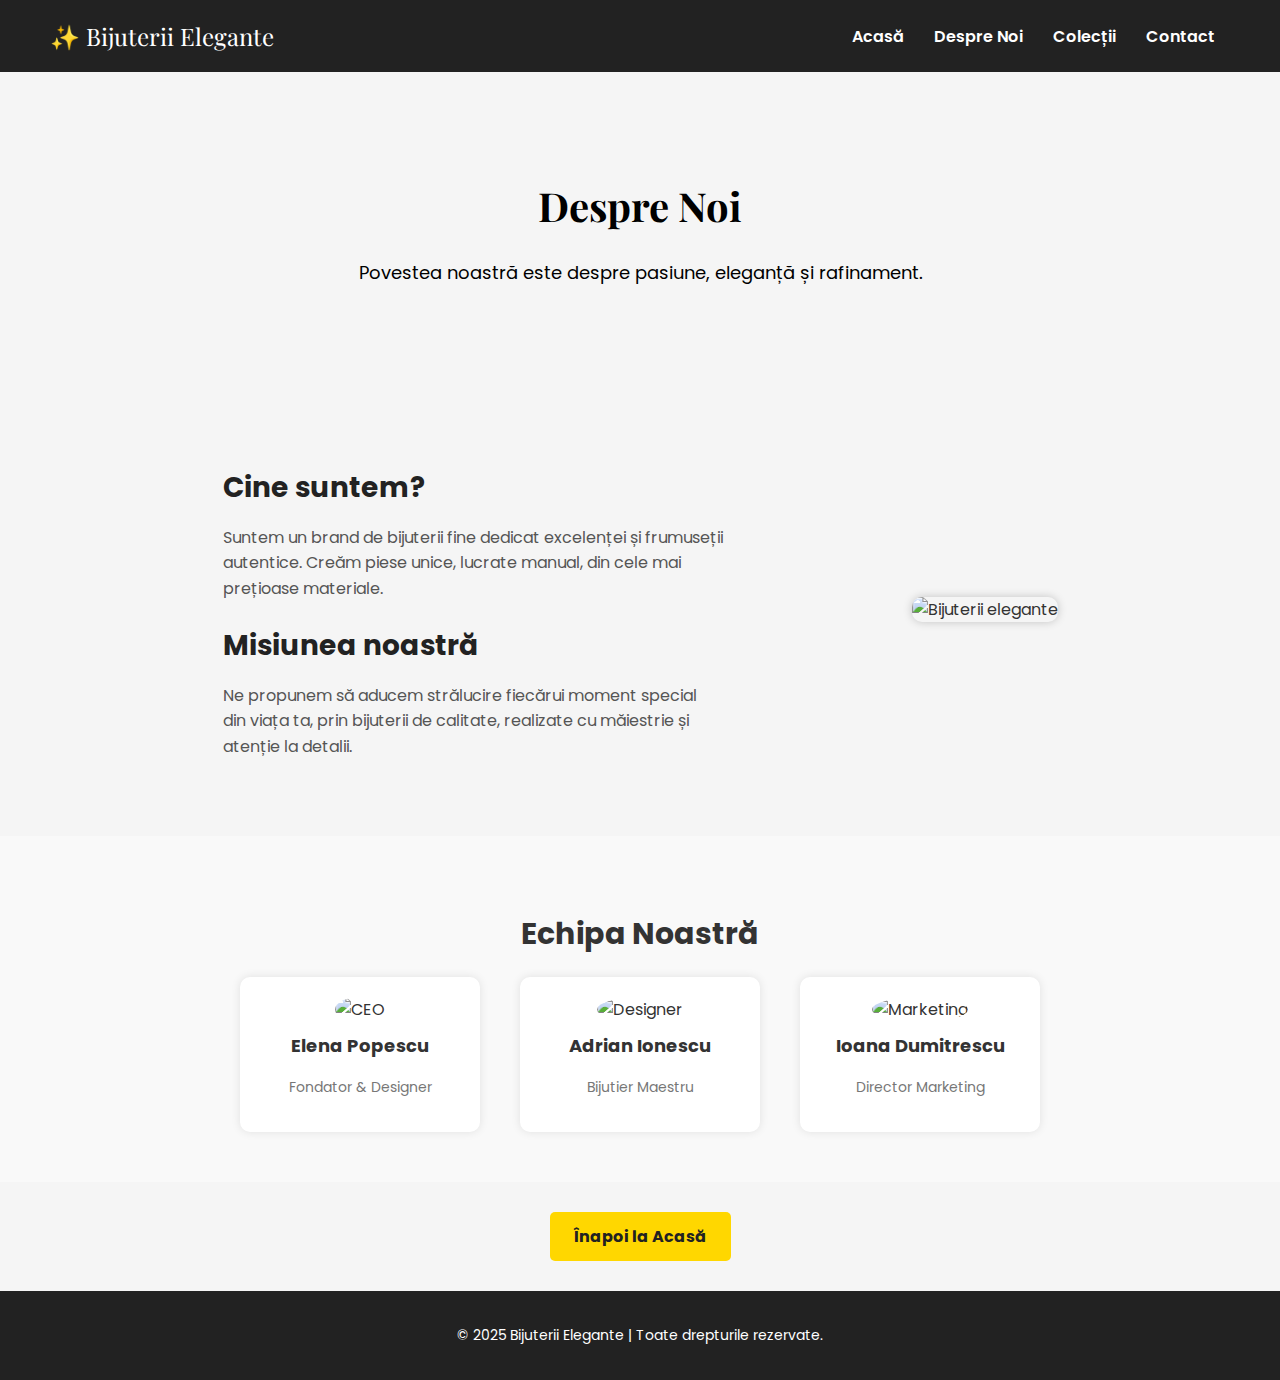
==== about.html @ ebba8fa1 "1" ====
<!DOCTYPE html>
<html lang="ro">
<head>
    <meta charset="UTF-8">
    <meta name="viewport" content="width=device-width, initial-scale=1.0">
    <title>Despre Noi | Bijuterii Elegante</title>
    <link rel="stylesheet" href="styles.css">
    <link href="https://fonts.googleapis.com/css2?family=Playfair+Display:wght@500;700&family=Poppins:wght@300;400;600&display=swap" rel="stylesheet">
</head>
<body>

    <header>
        <div class="logo">✨ Bijuterii Elegante</div>
        <nav>
            <ul>
                <li><a href="index.html">Acasă</a></li>
                <li><a href="about.html">Despre Noi</a></li>
                <li><a href="#">Colecții</a></li>
                <li><a href="#">Contact</a></li>
            </ul>
        </nav>
    </header>

    <section class="about-hero">
        <h1>Despre Noi</h1>
        <p>Povestea noastră este despre pasiune, eleganță și rafinament.</p>
    </section>

    <section class="about-content">
        <div class="about-text">
            <h2>Cine suntem?</h2>
            <p>Suntem un brand de bijuterii fine dedicat excelenței și frumuseții autentice. Creăm piese unice, lucrate manual, din cele mai prețioase materiale.</p>
            <h2>Misiunea noastră</h2>
            <p>Ne propunem să aducem strălucire fiecărui moment special din viața ta, prin bijuterii de calitate, realizate cu măiestrie și atenție la detalii.</p>
        </div>
        <div class="about-image">
            <img src="https://source.unsplash.com/500x500/?gold,jewelry" alt="Bijuterii elegante">
        </div>
    </section>

    <section class="team">
        <h2>Echipa Noastră</h2>
        <div class="team-members">
            <div class="member">
                <img src="https://source.unsplash.com/200x200/?woman,ceo" alt="CEO">
                <h3>Elena Popescu</h3>
                <p>Fondator & Designer</p>
            </div>
            <div class="member">
                <img src="https://source.unsplash.com/200x200/?man,designer" alt="Designer">
                <h3>Adrian Ionescu</h3>
                <p>Bijutier Maestru</p>
            </div>
            <div class="member">
                <img src="https://source.unsplash.com/200x200/?woman,marketing" alt="Marketing">
                <h3>Ioana Dumitrescu</h3>
                <p>Director Marketing</p>
            </div>
        </div>
    </section>

    <div class="back-home">
        <a href="index.html" class="btn">Înapoi la Acasă</a>
    </div>

    <footer>
        <p>&copy; 2025 Bijuterii Elegante | Toate drepturile rezervate.</p>
    </footer>

</body>
</html>
---- styles.css ----
/* Setări generale */
body {
    font-family: 'Poppins', sans-serif;
    margin: 0;
    padding: 0;
    background-color: #f5f5f5;
    color: #333;
}

/* Header */
header {
    display: flex;
    justify-content: space-between;
    align-items: center;
    padding: 20px 50px;
    background-color: #222;
    color: white;
}

.logo {
    font-family: 'Playfair Display', serif;
    font-size: 24px;
}

nav ul {
    list-style: none;
    padding: 0;
    margin: 0;
    display: flex;
}

nav ul li {
    margin: 0 15px;
}

nav ul li a {
    color: white;
    text-decoration: none;
    font-weight: 600;
    transition: color 0.3s;
}

nav ul li a:hover {
    color: gold;
}


/* Hero Section */
.hero {
    text-align: center;
    padding: 100px 20px;
    background: url('https://source.unsplash.com/1600x900/?jewelry,luxury') center/cover no-repeat;
    color: rgb(0, 0, 0);
}

.hero h1 {
    font-size: 40px;
    font-family: 'Playfair Display', serif;
}

.hero p {
    font-size: 18px;
    margin: 20px 0;
}

.btn {
    background: gold;
    padding: 15px 30px;
    text-decoration: none;
    color: #222;
    font-weight: bold;
    border-radius: 5px;
    display: inline-block;
    transition: background 0.3s;
}

.btn:hover {
    background: #e6b800;
}

/* Colecție */
.collection {
    text-align: center;
    padding: 50px 20px;
}

.collection h2 {
    font-size: 30px;
    margin-bottom: 20px;
}

.items {
    display: flex;
    justify-content: center;
    gap: 20px;
}

.item {
    background: white;
    padding: 20px;
    border-radius: 10px;
    box-shadow: 0 0 10px rgba(0, 0, 0, 0.1);
}

.item img {
    width: 100%;
    border-radius: 10px;
}

.item p {
    font-weight: bold;
    margin-top: 10px;
}

/* Newsletter */
#newsletter {
    text-align: center;
    padding: 50px 20px;
    background: #222;
    color: white;
}

#newsletter input {
    padding: 10px;
    width: 250px;
    margin-right: 10px;
}

#newsletter button {
    padding: 10px 20px;
    background: gold;
    border: none;
    cursor: pointer;
    font-weight: bold;
}

#newsletter button:hover {
    background: #e6b800;
}

/* Footer */
footer {
    text-align: center;
    padding: 20px;
    background: #222;
    color: white;
    font-size: 14px;
}

/* Despre Noi - Hero */
.about-hero {
    text-align: center;
    padding: 80px 20px;
    background: url('https://source.unsplash.com/1600x700/?luxury,jewelry') center/cover no-repeat;
    color: rgb(0, 0, 0);
}

.about-hero h1 {
    font-size: 40px;
    font-family: 'Playfair Display', serif;
}

.about-hero p {
    font-size: 18px;
    margin-top: 10px;
}

/* Despre Noi - Conținut */
.about-content {
    display: flex;
    align-items: center;
    justify-content: space-around;
    padding: 60px 10%;
}

.about-text {
    max-width: 500px;
}

.about-text h2 {
    font-size: 28px;
    color: #222;
    margin-bottom: 10px;
}

.about-text p {
    font-size: 16px;
    line-height: 1.6;
    color: #555;
}

.about-image img {
    max-width: 100%;
    border-radius: 10px;
    box-shadow: 0 0 10px rgba(0, 0, 0, 0.2);
}

/* Echipa */
.team {
    text-align: center;
    padding: 50px 20px;
    background-color: #f9f9f9;
}

.team h2 {
    font-size: 30px;
    margin-bottom: 20px;
}

.team-members {
    display: flex;
    justify-content: center;
    gap: 40px;
    flex-wrap: wrap;
}

.member {
    background: white;
    padding: 20px;
    border-radius: 10px;
    text-align: center;
    box-shadow: 0 0 10px rgba(0, 0, 0, 0.1);
    width: 200px;
}

.member img {
    width: 100px;
    height: 100px;
    border-radius: 50%;
}

.member h3 {
    margin-top: 10px;
    font-size: 18px;
}

.member p {
    font-size: 14px;
    color: #777;
}

/* Buton Înapoi */
.back-home {
    text-align: center;
    margin: 30px 0;
}

.back-home .btn {
    background: gold;
    padding: 12px 24px;
    text-decoration: none;
    color: #222;
    font-weight: bold;
    border-radius: 5px;
    display: inline-block;
    transition: background 0.3s;
}

.back-home .btn:hover {
    background: #e6b800;
}

/* Footer */
footer {
    text-align: center;
    padding: 20px;
    background: #222;
    color: white;
    font-size: 14px;
}
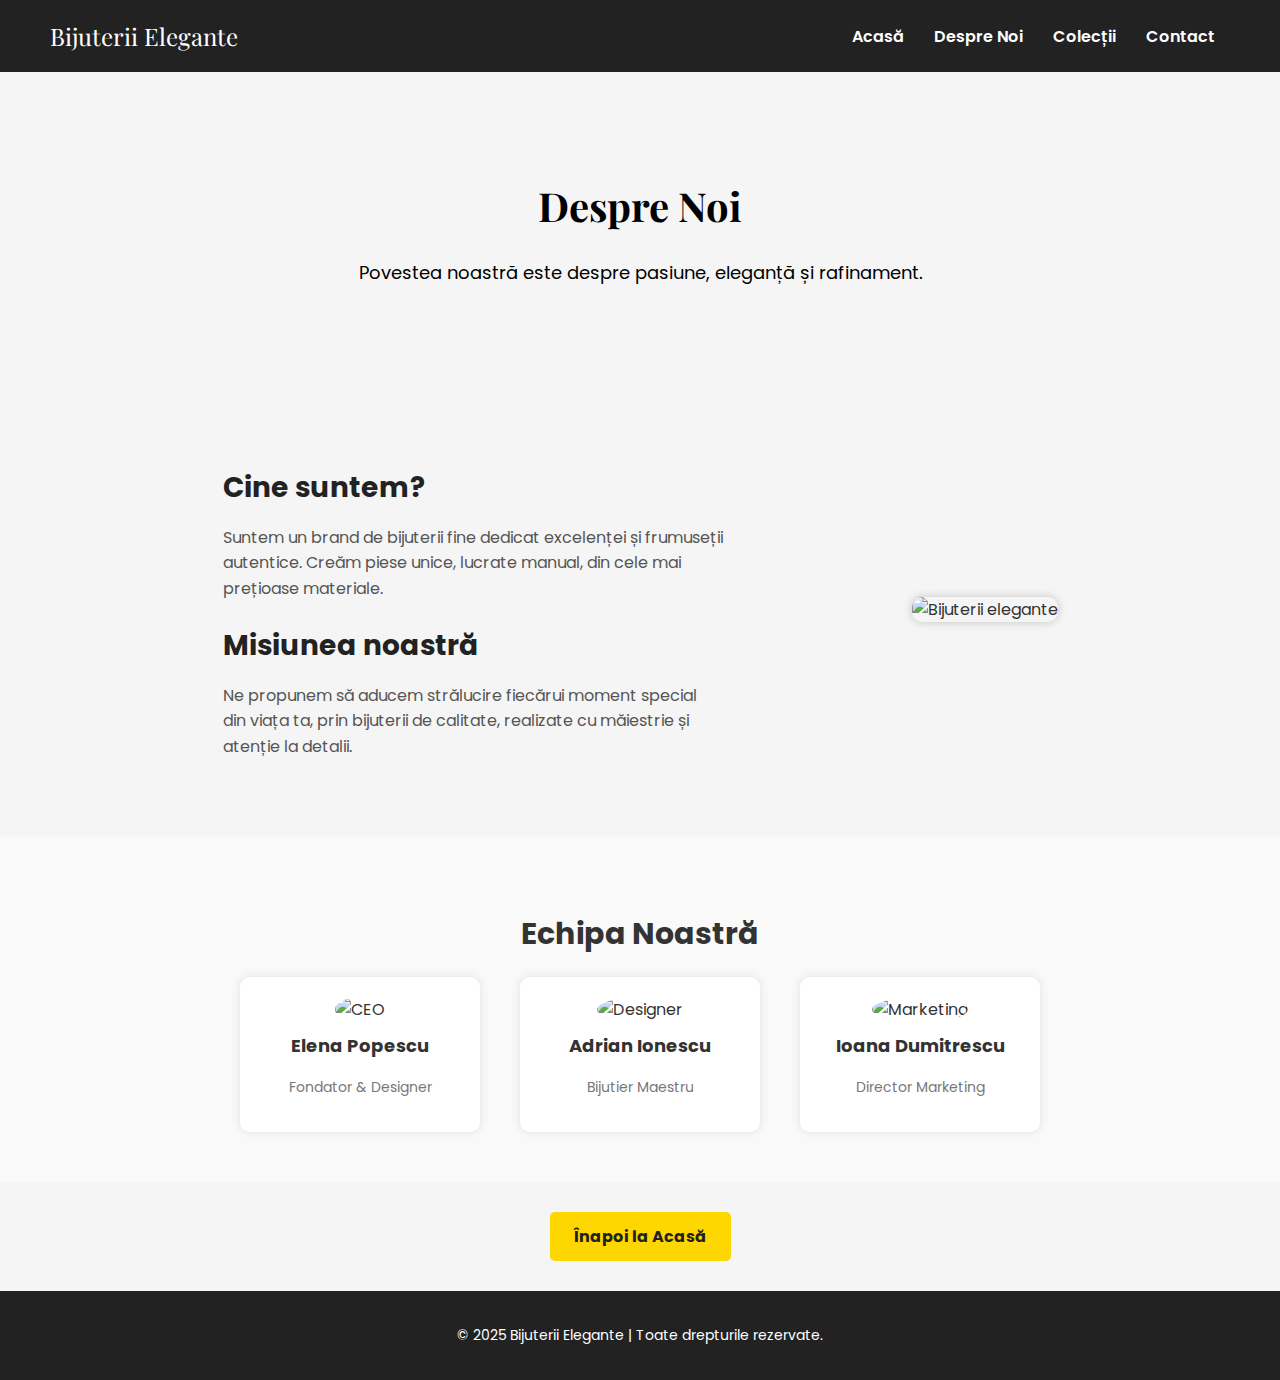
==== commit 27f63f24: "Update" ====
--- a/about.html
+++ b/about.html
@@ -10,7 +10,7 @@
 <body>
 
     <header>
-        <div class="logo">✨ Bijuterii Elegante</div>
+        <div class="logo">Bijuterii Elegante</div>
         <nav>
             <ul>
                 <li><a href="index.html">Acasă</a></li>
